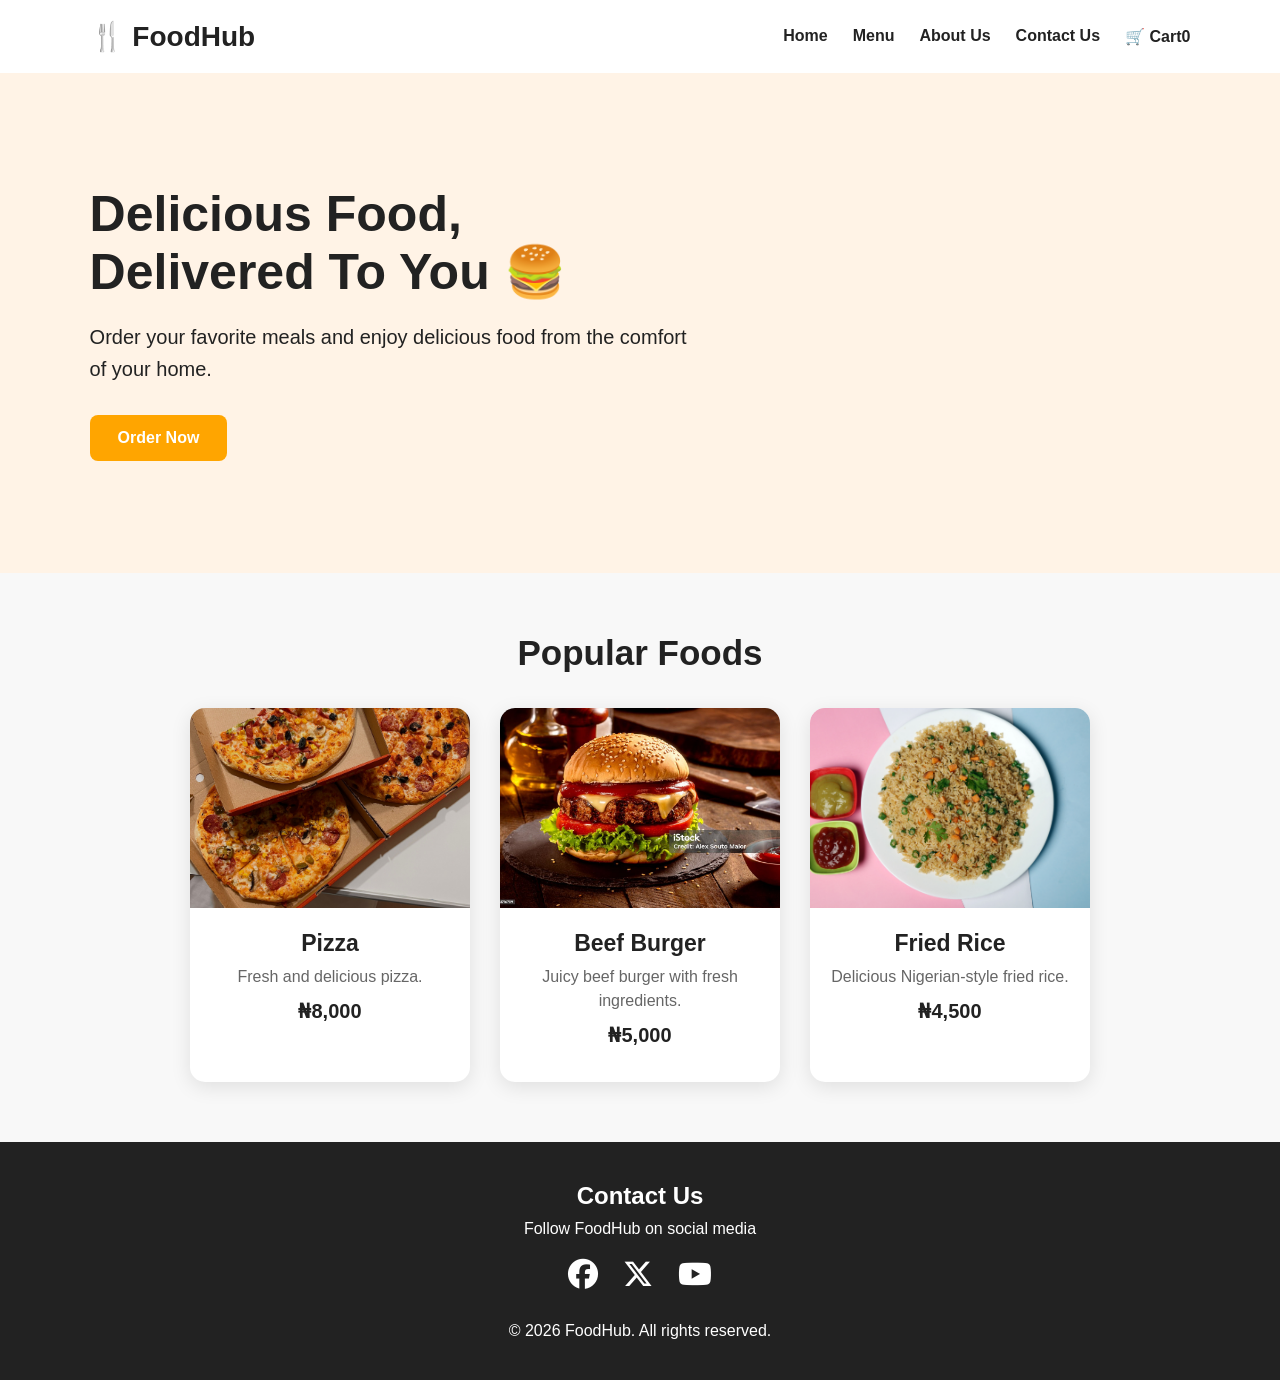
==== index.html @ cd51ffd5 "Initial FoodHub website" ====
<!DOCTYPE html>
<html lang="en">

<head>
    <meta charset="UTF-8">
    <meta name="viewport" content="width=device-width, initial-scale=1.0">

    <title>FoodHub | Delicious Food Delivered</title>

    <link rel="stylesheet" href="css/style.css">

    <!-- Font Awesome Icons -->
    <link rel="stylesheet" href="https://cdnjs.cloudflare.com/ajax/libs/font-awesome/6.7.2/css/all.min.css">
</head>

<body>

    <!-- Website Header -->
    <header>

        <nav>
            <h1>🍴 FoodHub</h1>

            <ul>
                <li><a href="index.html">Home</a></li>
                <li><a href="menu.html">Menu</a></li>
                <li><a href="about.html">About Us</a></li>
                <li><a href="contact.html">Contact Us</a></li>
                <li><a href="cart.html">🛒 Cart</a></li>
            </ul>
        </nav>

    </header>


    <!-- Main Content -->
    <main>

        <!-- Hero Section -->
        <section class="hero">

            <div class="hero-text">

                <h2>Delicious Food,<br>Delivered To You 🍔</h2>

                <p>
                    Order your favorite meals and enjoy
                    delicious food from the comfort of your home.
                </p>

                <a href="menu.html">Order Now</a>

            </div>

        </section>


        <!-- Popular Food Section -->
        <section class="popular">

            <h2>Popular Foods</h2>

            <div class="food-container">

                <article class="food-card">

                    <img src="images/pizza.jpg" alt="Delicious Pizza">

                    <h3>Pizza</h3>

                    <p>Fresh and delicious pizza.</p>

                    <strong>₦8,000</strong>

                </article>


                <article class="food-card">

                    <img src="images/burger.jpg" alt="Delicious Burger">

                    <h3>Beef Burger</h3>

                    <p>Juicy beef burger with fresh ingredients.</p>

                    <strong>₦5,000</strong>

                </article>


                <article class="food-card">

                    <img src="images/Fried Rice.jpg" alt="Fried Rice">

                    <h3>Fried Rice</h3>

                    <p>Delicious Nigerian-style fried rice.</p>

                    <strong>₦4,500</strong>

                </article>

            </div>

        </section>

    </main>


    <!-- Footer -->
   <footer>

    <div class="contact-footer">

        <h2>Contact Us</h2>

        <p>Follow FoodHub on social media</p>

        <div class="social-icons">

            <a href="https://facebook.com" target="_blank" aria-label="Facebook">
                <i class="fa-brands fa-facebook"></i>
            </a>

            <a href="https://twitter.com" target="_blank" aria-label="Twitter">
                <i class="fa-brands fa-x-twitter"></i>
            </a>

            <a href="https://youtube.com" target="_blank" aria-label="YouTube">
                <i class="fa-brands fa-youtube"></i>
            </a>

        </div>

    </div>

    <p>&copy; 2026 FoodHub. All rights reserved.</p>

</footer>

    <script src="js/script.js"></script>

</body>

</html>
---- css/style.css ----
/* Reset */

* {
    margin: 0;
    padding: 0;
    box-sizing: border-box;
}


/* Body */

body {
    font-family: Arial, sans-serif;
    background-color: #f8f8f8;
    color: #222;
}


/* Navigation */

nav {
    display: flex;
    justify-content: space-between;
    align-items: center;
    padding: 20px 7%;
    background-color: white;
}

nav h1 {
    font-size: 28px;
}

nav ul {
    display: flex;
    gap: 25px;
    list-style: none;
}

nav ul li a {
    text-decoration: none;
    color: #222;
    font-weight: bold;
}

nav ul li a:hover {
    color: orange;
}/* Footer */

footer {
    text-align: center;
    padding: 40px 20px;
    background-color: #222;
    color: white;
}

.contact-footer h2 {
    margin-bottom: 10px;
}

.contact-footer p {
    margin-bottom: 20px;
}

.social-icons {
    display: flex;
    justify-content: center;
    gap: 25px;
    margin-bottom: 30px;
}

.social-icons a {
    color: white;
    font-size: 30px;
    text-decoration: none;
    transition: 0.3s;
}

.social-icons a:hover {
    transform: translateY(-5px);
}

/* Hero Section */

.hero {
    min-height: 500px;
    display: flex;
    align-items: center;
    padding: 60px 7%;
    background-color: #fff3e6;
}

.hero-text {
    max-width: 600px;
}

.hero-text h2 {
    font-size: 50px;
    margin-bottom: 20px;
}

.hero-text p {
    font-size: 20px;
    line-height: 1.6;
    margin-bottom: 30px;
}

.hero-text a {
    display: inline-block;
    padding: 14px 28px;
    background-color: orange;
    color: white;
    text-decoration: none;
    border-radius: 8px;
    font-weight: bold;
}

.hero-text a:hover {
    background-color: darkorange;
}


/* Popular Foods */

.popular {
    padding: 60px 7%;
    text-align: center;
}

.popular > h2 {
    font-size: 35px;
    margin-bottom: 35px;
}

.food-container {
    display: flex;
    justify-content: center;
    gap: 30px;
    flex-wrap: wrap;
}


/* Food Cards */

.food-card {
    width: 300px;
    background-color: white;
    border-radius: 12px;
    overflow: hidden;
    box-shadow: 0 5px 15px rgba(0, 0, 0, 0.1);
    padding-bottom: 20px;
}

.food-card img {
    width: 100%;
    height: 200px;
    object-fit: cover;
}

.food-card h3 {
    font-size: 22px;
    margin: 15px 0 8px;
}

.food-card p {
    margin-bottom: 10px;
}

.food-card strong {
    font-size: 20px;
}

/* ============================= */
/* GENERAL BODY */
/* ============================= */

body {
    margin: 0;
    font-family: Arial, sans-serif;
    background-color: #f8f8f8;
    color: #222;
}


/* ============================= */
/* MENU PAGE */
/* ============================= */

.menu-heading {
    text-align: center;
    padding: 50px 20px 20px;
}

.menu-heading h2 {
    font-size: 40px;
    margin-bottom: 10px;
}

.menu-heading p {
    font-size: 18px;
    color: #666;
}

.menu {
    padding: 30px 7% 70px;
}

.food-container {
    display: flex;
    justify-content: center;
    gap: 30px;
    flex-wrap: wrap;
}

.food-card {
    width: 280px;
    background-color: white;
    border-radius: 15px;
    overflow: hidden;
    box-shadow: 0 5px 20px rgba(0, 0, 0, 0.1);
    padding-bottom: 20px;
    transition: transform 0.3s;
}

.food-card:hover {
    transform: translateY(-8px);
}

.food-card img {
    width: 100%;
    height: 200px;
    object-fit: cover;
}

.food-card h3,
.food-card p,
.food-card strong {
    margin-left: 20px;
    margin-right: 20px;
}

.food-card h3 {
    font-size: 23px;
    margin-top: 18px;
}

.food-card p {
    color: #666;
    line-height: 1.5;
}

.food-card strong {
    display: block;
    font-size: 20px;
    margin-bottom: 15px;
}

.food-card button {
    margin-left: 20px;
    padding: 10px 18px;
    border: none;
    border-radius: 7px;
    background-color: orange;
    color: white;
    font-weight: bold;
    cursor: pointer;
}

.food-card button:hover {
    background-color: darkorange;
}


/* ============================= */
/* ABOUT PAGE */
/* ============================= */

.about {
    max-width: 900px;
    margin: 60px auto;
    padding: 50px;
    background-color: white;
    border-radius: 15px;
    box-shadow: 0 5px 20px rgba(0, 0, 0, 0.08);
}

.about h2 {
    text-align: center;
    font-size: 40px;
    margin-bottom: 25px;
}

.about h3 {
    font-size: 25px;
    margin-top: 35px;
}

.about p {
    font-size: 18px;
    line-height: 1.7;
    color: #555;
}

.about ul {
    padding-left: 25px;
}

.about li {
    margin: 15px 0;
    font-size: 18px;
}


/* ============================= */
/* CONTACT PAGE */
/* ============================= */

.contact {
    max-width: 1100px;
    margin: 50px auto;
    padding: 20px;
}

.contact > h2 {
    text-align: center;
    font-size: 40px;
    margin-bottom: 10px;
}

.contact > p {
    text-align: center;
    font-size: 18px;
    color: #666;
    margin-bottom: 40px;
}

.contact-info {
    display: flex;
    justify-content: center;
    gap: 30px;
    flex-wrap: wrap;
    margin-bottom: 40px;
}

.contact-info p {
    background-color: white;
    padding: 20px;
    border-radius: 10px;
    box-shadow: 0 3px 12px rgba(0, 0, 0, 0.08);
}


/* Contact Form */

.contact form {
    max-width: 650px;
    margin: 0 auto 50px;
    background-color: white;
    padding: 35px;
    border-radius: 15px;
    box-shadow: 0 5px 20px rgba(0, 0, 0, 0.08);
}

.contact form label {
    display: block;
    margin-top: 15px;
    margin-bottom: 7px;
    font-weight: bold;
}

.contact form input,
.contact form textarea {
    width: 100%;
    padding: 12px;
    border: 1px solid #ccc;
    border-radius: 7px;
    font-size: 16px;
    box-sizing: border-box;
}

.contact form textarea {
    resize: vertical;
}

.contact form button {
    margin-top: 20px;
    padding: 13px 25px;
    border: none;
    border-radius: 7px;
    background-color: orange;
    color: white;
    font-size: 16px;
    font-weight: bold;
    cursor: pointer;
}

.contact form button:hover {
    background-color: darkorange;
}


/* ============================= */
/* MAP */
/* ============================= */

.map {
    margin-top: 40px;
}

.map h3 {
    text-align: center;
    font-size: 28px;
    margin-bottom: 20px;
}

.map iframe {
    width: 100%;
    border-radius: 15px;
}


/* ============================= */
/* MOBILE RESPONSIVE DESIGN */
/* ============================= */

@media (max-width: 700px) {

    .about {
        margin: 30px 15px;
        padding: 25px;
    }

    .about h2,
    .contact > h2 {
        font-size: 30px;
    }

    .contact {
        margin: 30px 10px;
    }

    .contact form {
        padding: 25px;
    }

    .food-card {
        width: 100%;
        max-width: 350px;
    }

}

/* =========================
   CART PAGE
========================= */

.cart {
    max-width: 1000px;
    margin: 50px auto;
    padding: 30px;
    min-height: 400px;
}

.cart h2 {
    text-align: center;
    font-size: 36px;
    margin-bottom: 30px;
}

#cart-items {
    display: flex;
    flex-direction: column;
    gap: 15px;
}

.cart-item {
    background: white;
    padding: 20px;
    border-radius: 12px;
    box-shadow: 0 4px 12px rgba(0, 0, 0, 0.1);

    display: flex;
    justify-content: space-between;
    align-items: center;
}

.cart-item h3 {
    margin: 0;
}

.cart-item p {
    margin: 5px 0;
}

#cart-total {
    text-align: right;
    font-size: 24px;
    margin-top: 30px;
}

#clear-cart {
    display: block;
    margin: 20px auto;
    padding: 12px 25px;
    border: none;
    border-radius: 8px;
    cursor: pointer;
    font-size: 16px;
}
.map-container {
    width: 100%;
    max-width: 1000px;
    margin: 40px auto;
}

.map-container iframe {
    width: 100%;
    height: 400px;
    border: 0;
    display: block;
}

/* =========================
   CHECKOUT PAGE
========================= */

.checkout {
    max-width: 700px;
    margin: 50px auto;
    padding: 40px;
    background: white;
    border-radius: 15px;
    box-shadow: 0 5px 20px rgba(0, 0, 0, 0.08);
}

.checkout h2 {
    text-align: center;
    font-size: 36px;
    margin-bottom: 10px;
}

.checkout > p {
    text-align: center;
    color: #666;
    margin-bottom: 35px;
}

.checkout form {
    display: flex;
    flex-direction: column;
}

.checkout label {
    font-weight: bold;
    margin-top: 18px;
    margin-bottom: 7px;
}

.checkout input,
.checkout textarea {
    width: 100%;
    box-sizing: border-box;
    padding: 13px;
    border: 1px solid #ccc;
    border-radius: 8px;
    font-size: 16px;
    font-family: Arial, sans-serif;
}

.checkout input:focus,
.checkout textarea:focus {
    outline: none;
    border-color: orange;
}

.checkout textarea {
    resize: vertical;
}

.checkout button {
    margin-top: 25px;
    padding: 14px;
    border: none;
    border-radius: 8px;
    background-color: orange;
    color: white;
    font-size: 17px;
    font-weight: bold;
    cursor: pointer;
}

.checkout button:hover {
    background-color: darkorange;
}

/* =========================
   CART QUANTITY CONTROLS
========================= */

.quantity-controls {
    display: flex;
    align-items: center;
    gap: 12px;
}

.quantity-controls button {
    width: 35px;
    height: 35px;
    border: none;
    border-radius: 6px;
    background-color: orange;
    color: white;
    font-size: 20px;
    font-weight: bold;
    cursor: pointer;
}

.quantity-controls button:hover {
    background-color: darkorange;
}

.quantity-controls span {
    min-width: 25px;
    text-align: center;
    font-size: 18px;
    font-weight: bold;
}

.remove-item {
    padding: 8px 14px;
    border: none;
    border-radius: 6px;
    cursor: pointer;
    background-color: #333;
    color: white;
}

.remove-item:hover {
    background-color: #555;
}

/* Checkout Button */
#checkoutBtn {
    display: block;
    margin: 25px 0 40px auto;
    padding: 15px 35px;
    background: #ff9800;
    color: white;
    border: none;
    border-radius: 10px;
    font-size: 18px;
    font-weight: bold;
    cursor: pointer;
    transition: 0.3s ease;
}

#checkoutBtn:hover {
    background: #e68900;
    transform: translateY(-2px);
    box-shadow: 0 5px 15px rgba(0, 0, 0, 0.15);
}

#checkoutBtn:active {
    transform: translateY(0);
}

/* Checkout Button */
#checkoutBtn {
    display: block;
    width: fit-content;
    margin: 25px 0 50px auto;
    padding: 14px 30px;
    background: #ff9800;
    color: white;
    text-decoration: none;
    border-radius: 10px;
    font-size: 18px;
    font-weight: bold;
    transition: 0.3s ease;
}

#checkoutBtn:hover {
    background: #e68900;
    transform: translateY(-2px);
    box-shadow: 0 5px 15px rgba(0, 0, 0, 0.15);
}
/* Checkout Page Polish */
textarea,
input {
    box-sizing: border-box;
    width: 100%;
    border: 1px solid #ddd;
    border-radius: 12px;
    padding: 16px;
    font-size: 16px;
    font-family: inherit;
    outline: none;
    transition: 0.2s ease;
}

textarea:focus,
input:focus {
    border-color: #ff9800;
    box-shadow: 0 0 0 3px rgba(255, 152, 0, 0.12);
}

textarea {
    resize: vertical;
}

button[type="submit"] {
    width: 100%;
    margin-top: 20px;
    padding: 16px;
    background: #ff9800;
    color: white;
    border: none;
    border-radius: 12px;
    font-size: 18px;
    font-weight: bold;
    cursor: pointer;
    transition: 0.3s ease;
}

button[type="submit"]:hover {
    background: #e68900;
    transform: translateY(-2px);
    box-shadow: 0 5px 15px rgba(0, 0, 0, 0.15);
}

/* ============================= */
/* Mobile Responsive Navigation */
/* ============================= */

@media (max-width: 600px) {

    nav {
        padding: 12px 16px;
        flex-direction: column;
        gap: 10px;
    }

    nav h1 {
        font-size: 24px;
        margin: 0;
    }

    nav ul {
        width: 100%;
        justify-content: center;
        gap: 14px;
        flex-wrap: wrap;
        margin: 0;
        padding: 0;
    }

    nav ul li a {
        font-size: 14px;
        white-space: nowrap;
    }

}
/* ============================= */
/* Mobile Cart Layout */
/* ============================= */

@media (max-width: 600px) {

    .cart-item {
        display: flex;
        flex-direction: column;
        align-items: flex-start;
        gap: 15px;
        padding: 20px;
    }

    .cart-item h3 {
        margin: 0;
    }

    .cart-item .quantity-controls {
        width: 100%;
        display: flex;
        align-items: center;
        justify-content: flex-start;
        gap: 15px;
    }

    .cart-item button {
        margin: 0;
    }

    .cart-item .remove-btn {
        width: 100%;
    }

}

@media (max-width: 600px) {

    nav {
        padding: 12px 15px;
        flex-direction: column;
        gap: 10px;
    }

    nav h1 {
        font-size: 28px;
        margin: 0;
    }

    nav ul {
        display: flex;
        flex-wrap: wrap;
        justify-content: center;
        gap: 12px 18px;
        padding: 0;
        margin: 0;
    }

    nav ul li a {
        font-size: 16px;
    }
}

/* Payment Options */

.payment-options {
    display: flex;
    flex-direction: column;
    gap: 12px;
    margin: 10px 0 25px;
}

.payment-options label {
    display: flex;
    align-items: center;
    gap: 10px;
    padding: 15px;
    border: 2px solid #ddd;
    border-radius: 10px;
    cursor: pointer;
    font-weight: bold;
    background-color: white;
}

.payment-options label:hover {
    border-color: orange;
}

.payment-options input[type="radio"] {
    width: auto;
    margin: 0;
}
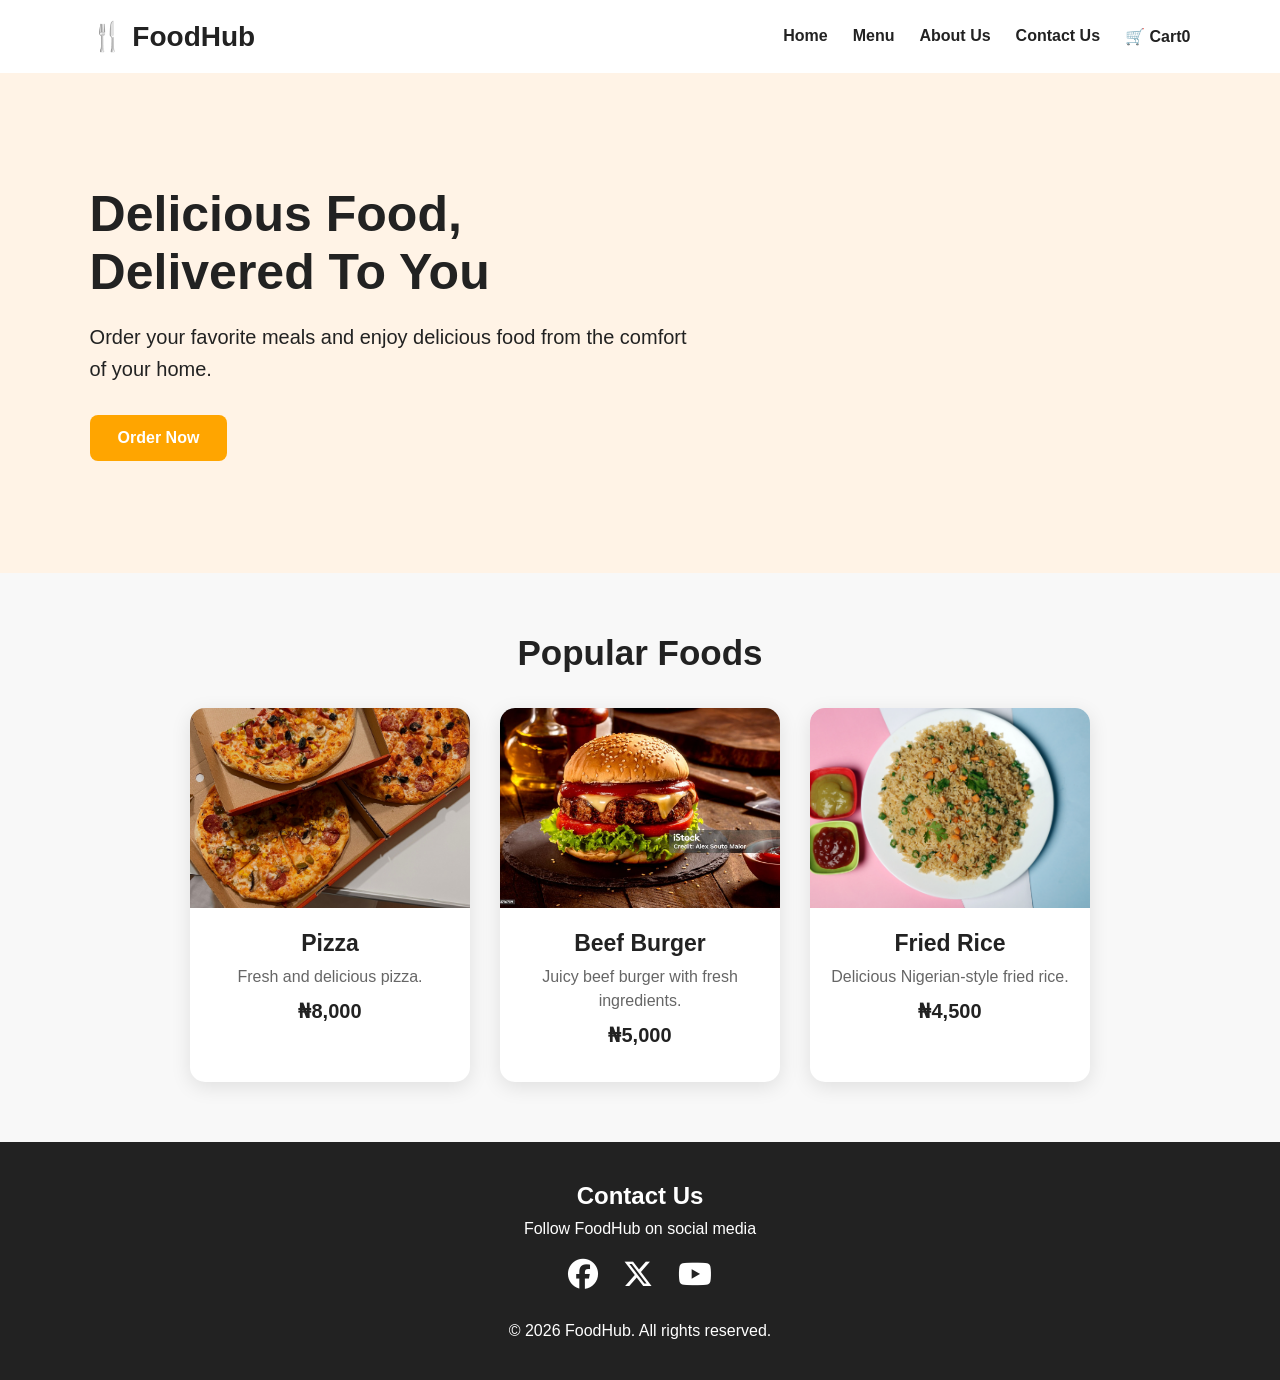
==== commit 2e6763ed: "Update website" ====
--- a/index.html
+++ b/index.html
@@ -41,7 +41,7 @@
 
             <div class="hero-text">
 
-                <h2>Delicious Food,<br>Delivered To You 🍔</h2>
+                <h2>Delicious Food,<br>Delivered To You </h2>
 
                 <p>
                     Order your favorite meals and enjoy
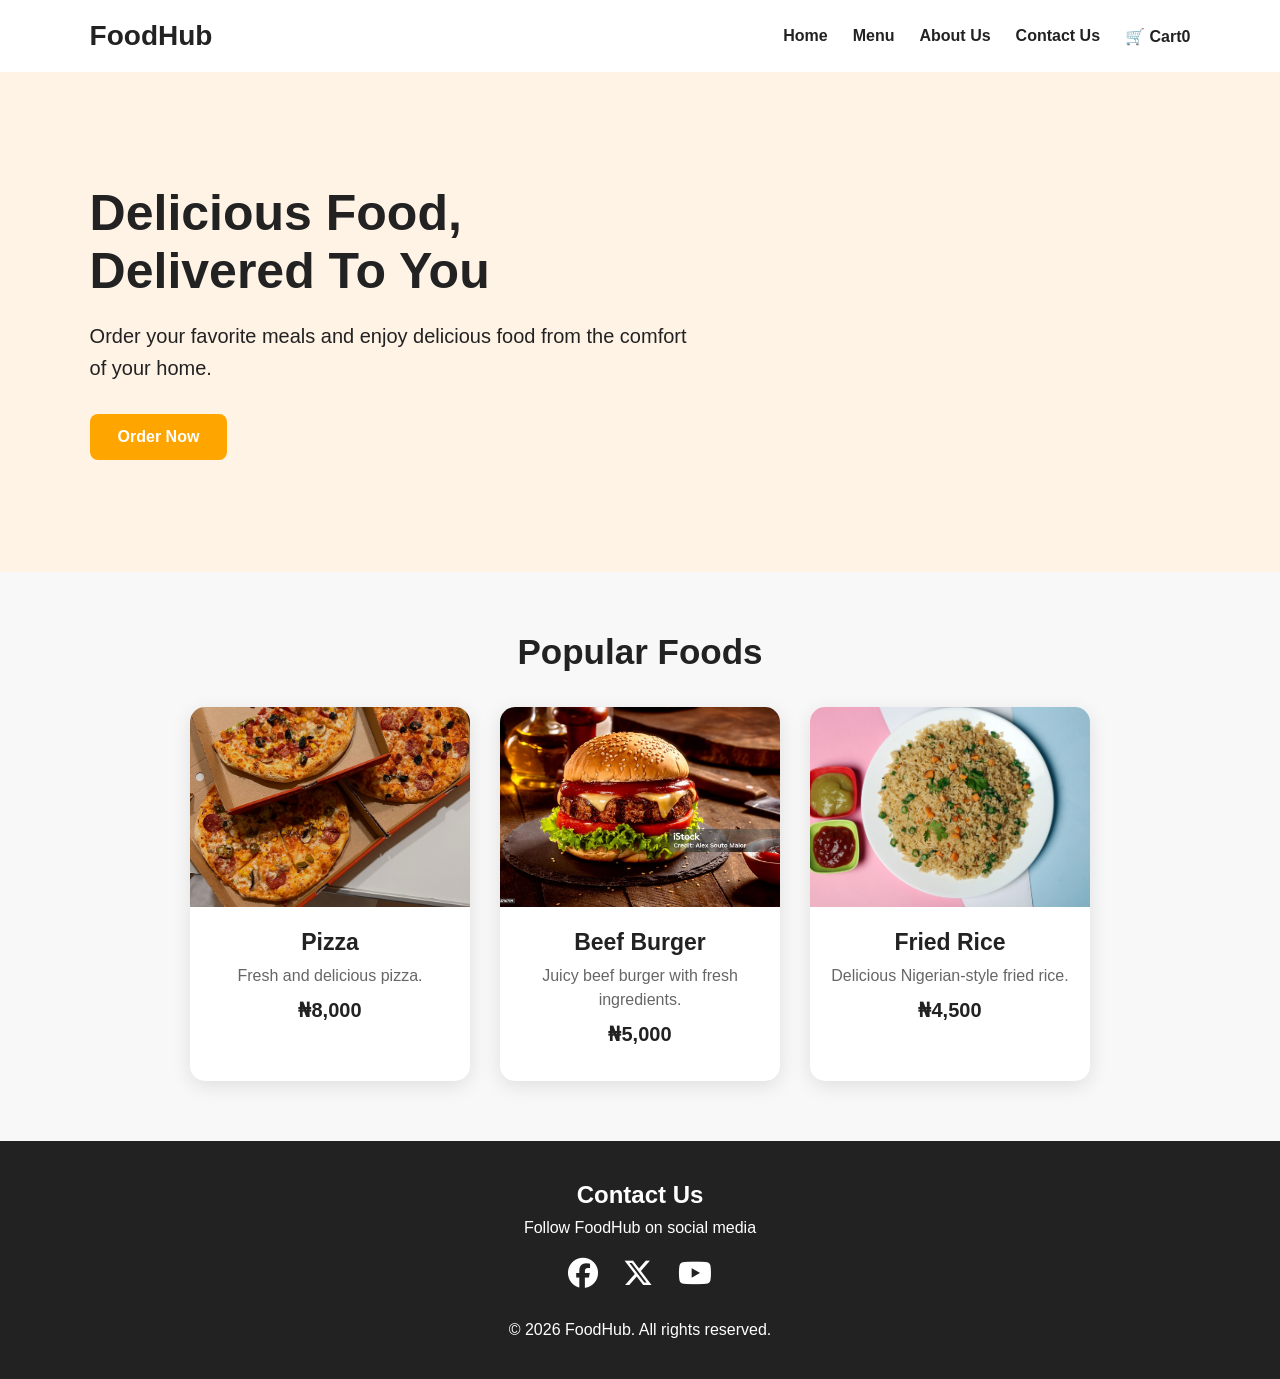
==== commit 7adea113: "Update website" ====
--- a/index.html
+++ b/index.html
@@ -19,7 +19,7 @@
     <header>
 
         <nav>
-            <h1>🍴 FoodHub</h1>
+            <h1> FoodHub</h1>
 
             <ul>
                 <li><a href="index.html">Home</a></li>
